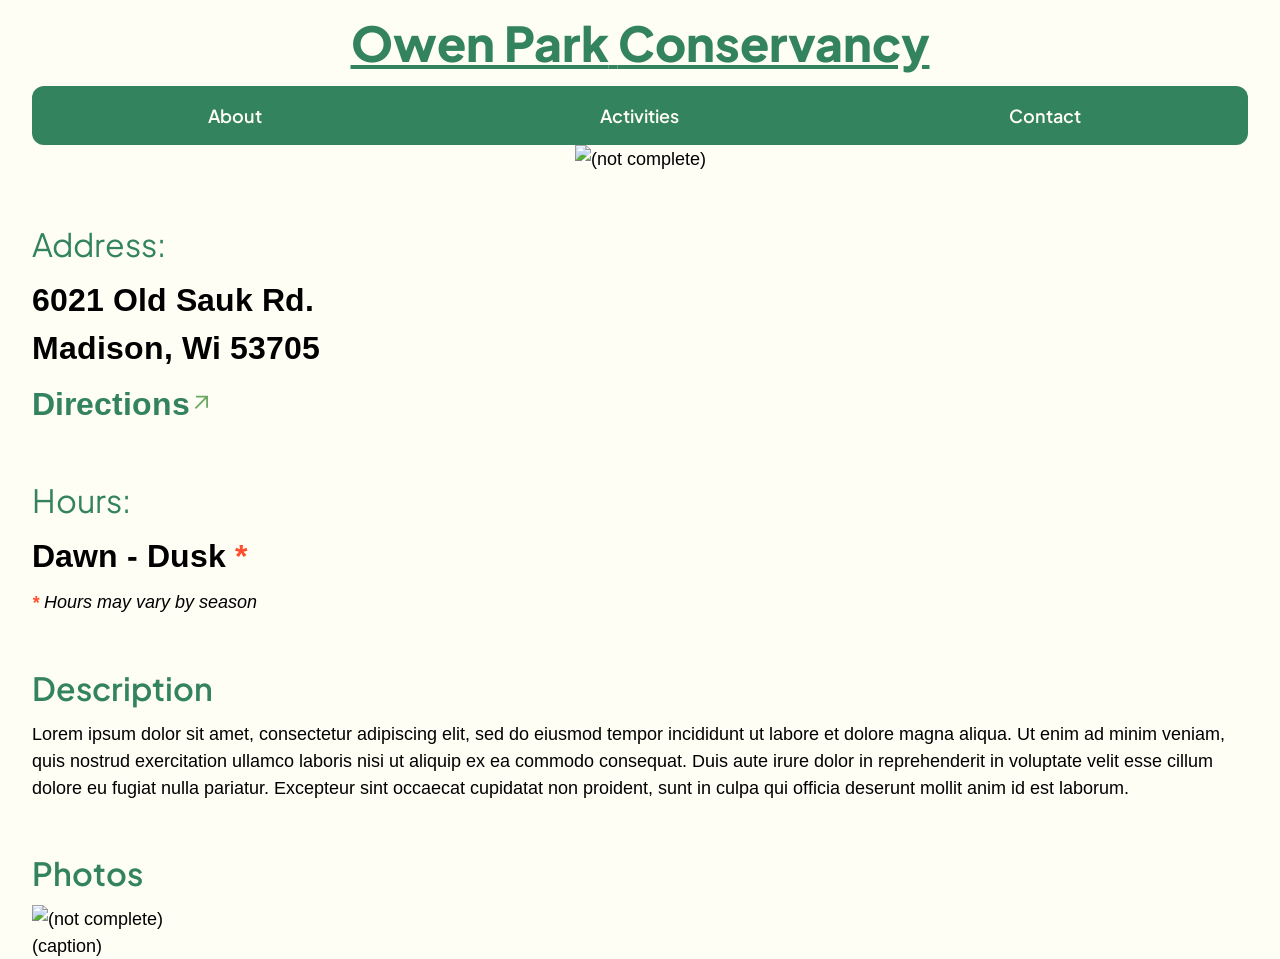
==== index.html @ b15d2716 "Adjust h1 so it combines at breakpoint On narrow screen devices, h1 is split in two. But at 640px it" ====
<!DOCTYPE html>
<html lang="en">

<head>
    <meta charset="UTF-8">
    <meta name="viewport" content="width=device-width, initial-scale=1.0">
    <title>Capstone</title>
    <link rel="stylesheet" href="./assets/styles.css">
</head>

<body>
    <header>
        <h1><a href="./index.html" aria-current="page"><span class="title">Owen Park</span> <span class="title">Conservancy</span></a></h1>
        <nav>
            <ul>
                <li><a href="./about.html">About</a></li>
                <li><a href="./activities.html">Activities</a></li>
                <li><a href="./contact.html">Contact</a></li>
            </ul>
        </nav>
        <!--  TO DO: add image -->
        <img src="" alt="(not complete)">
    </header>
    <main>
        
        <section>
            <h2 class="key-header">Address:</h2>
            <address class="key-content">
                6021 Old Sauk Rd.<br>
                Madison, Wi 53705
            </address>
            <div>
                <p class="key-content">
                    <a label="external link to location via google maps" href="https://www.google.com/maps/dir//6021+Old+Sauk+Rd,+Madison,+WI+53705/@43.0711644,-89.4891222,16z/data=!4m18!1m8!3m7!1s0x8807ae912bea4635:0x49eb6ae22be8aae4!2s6021+Old+Sauk+Rd,+Madison,+WI+53705!3b1!8m2!3d43.0705339!4d-89.48485!16s%2Fg%2F11c3q4w0zz!4m8!1m0!1m5!1m1!1s0x8807ae912bea4635:0x49eb6ae22be8aae4!2m2!1d-89.48485!2d43.0705339!3e0?entry=ttu&g_ep=EgoyMDI2MTExOC4xIKXMDSoASAFQAw%3D%3D" target="_blank" rel="noopener noreferrer">
                        Directions<img src="./assets/images+icons/external-icon.svg" alt="" width="24">                 
                    </a>
                </p>
            </div>
        </section>
        
        <section>
            <h2 class="key-header">Hours:</h2>
            <p class="key-content">Dawn - Dusk <span class="required">*</span></p>
            <p class="note"><span class="required">*</span> Hours may vary by season</p>
        </section>
        
        <section>
            <h2>Description</h2>
            <!-- TO DO: finish paragraph -->
            <p>
                Lorem ipsum dolor sit amet, consectetur adipiscing elit, sed do eiusmod tempor incididunt ut 
                labore et dolore magna aliqua. Ut enim ad minim veniam, quis nostrud exercitation ullamco laboris 
                nisi ut aliquip ex ea commodo consequat. Duis aute irure dolor in reprehenderit in voluptate velit 
                esse cillum dolore eu fugiat nulla pariatur. Excepteur sint occaecat cupidatat non proident, sunt 
                in culpa qui officia deserunt mollit anim id est laborum.
            </p>
        </section>
        
        <section>
            <h2>Photos</h2>
            <figure>
                <!-- TO DO: add image -->
                <img src="" alt="(not complete)">
                <figcaption>(caption)</figcaption>
            </figure>
        </section>
    </main>
</body>

</html>
---- assets/styles.css ----
@import url('https://fonts.googleapis.com/css2?family=Arimo:ital,wght@0,400..700;1,400..700&family=Plus+Jakarta+Sans:ital,wght@0,200..800;1,200..800&display=swap');

@layer reset, base, layout, components, states, utilities, overrides;

@layer reset {

  /* http://meyerweb.com/eric/tools/css/reset/ 
   v2.0 | 20110126
   License: none (public domain)
  */

  html, body, div, span, applet, object, iframe,
  h1, h2, h3, h4, h5, h6, p, blockquote, pre,
  a, abbr, acronym, address, big, cite, code,
  del, dfn, em, img, ins, kbd, q, s, samp,
  small, strike, strong, sub, sup, tt, var,
  b, u, i, center,
  dl, dt, dd, ol, ul, li,
  fieldset, form, label, legend,
  table, caption, tbody, tfoot, thead, tr, th, td,
  article, aside, canvas, details, embed, 
  figure, figcaption, footer, header, hgroup, 
  menu, nav, output, ruby, section, summary,
  time, mark, audio, video {
  	margin: 0;
	padding: 0;
  	border: 0;
    font-size: 100%;
    font: inherit;
    vertical-align: baseline;
  }
  /* HTML5 display-role reset for older browsers */
  article, aside, details, figcaption, figure, 
  footer, header, hgroup, menu, nav, section {
	display: block;
  }
  body {
	line-height: 1;
  }
  ol, ul {
    list-style: none;
  }
  blockquote, q {
	quotes: none;
  }
  blockquote:before, blockquote:after,
  q:before, q:after {
	content: '';
	content: none;
  }
  table {
	border-collapse: collapse;
	border-spacing: 0;
  }

  *,
  *::before,
  *::after {
    box-sizing: border-box;
  }

  body {
    margin: 0;
  }
}

@layer base {
  :root {
    --grey: #1A3344;
    --ivory: #fffef4;
    --highlight-text-green: #53bf8f;
    --base-green: #33835f;
    --highlight-background-green: #2E514C;
    --important-red: #FF4D2E;

    --light-weight: 400;
    --medium-weight: 600;
    --heavy-weight: 900;

    --headers-font: "Plus Jakarta Sans", Ubuntu, 'Open Sans', 'Helvetica Neue', sans-serif;
    --content-font: "Arimo", Roboto, 'Open Sans', 'Helvetica Neue', sans-serif;

    --size-50: 0.5rem;
    --size-100: 1rem;
    --size-200: 1.5rem;
    --size-300: 2rem;
    --size-400: 3rem;

    --radius: 0.75rem;
    --focus: 3px solid var(--base);
  }

  html {
    background-color: var(--ivory);
  }

  body {
    font-family: var(--content-font);
    line-height: 1.5;
    font-size: 1.125rem;
    margin: 0 var(--size-300);
  }

  img,
  svg {
    max-width: 100%;
  }

  header {
    text-align: center;
  }

  h1, h2, h3 {
    color: var(--base-green);
    font-weight: var(--medium-weight);
    font-family: var(--headers-font);

    margin-block: 1rem;
  }

  h1 a {
    color: var(--grey);
    font-size: var(--size-400);
    font-weight: var(--heavy-weight);

    line-height: 1.125;
  }

  .title {
    display: block;
  }

  @media (min-width: 53rem) {
    .title {
      display: inline;
    }
  }

  h2 {
    font-size: var(--size-300);
    margin-block-start: var(--size-400);
    margin-block-end: var(--size-50);
  }

  h3 {
    font-size: var(--size-200);
    color: var(--ivory);
    margin-inline-start: var(--size-50);
  }

  p {
    margin-block: var(--size-50);
  }

  a {
    text-decoration: none;
  }

  nav ul {
    border-radius: var(--radius);
    background-color: var(--base-green);
    font-weight: var(--medium-weight);
    font-family: var(--headers-font);
  }

  /* TO-DO: round edges of about and contact when highlighted */
  nav li {
    flex: 1;
    padding: var(--size-100);
  }

  nav a {
    color: var(--ivory);
  }
}

@layer layout {
  /* Add page-level layout and composition classes here. */
  /* Does it place major regions of the page, ie header, main grid, footer, etc */
  nav ul {
    display: flex;
    justify-content: space-around;
    align-items: center;
  }

  /* flex items */
}

@layer components {
  /* Add reusable components such as buttons, cards, callouts, and forms here. */
  /* Its own thing */
  .card {
    background-color: var(--base-green);
    color: var(--ivory);
    border-radius: var(--radius);
    padding: var(--size-100);
    margin: 1rem;
    display: grid;
    grid-template-columns: 1fr 1fr;
    grid-auto-rows: minmax(50px, auto);
    align-items: center;
  }

  form {
    margin-block: var(--size-50);
  }

  .key-header {
    font-weight: var(--light-weight);
  }

  .key-content {
    font-size: var(--size-300);
    font-weight: var(--medium-weight);
  }

  .required {
    color: var(--important-red);
    font-weight: var(--medium-weight);
  }

  .note {
    font-style: italic;
  }
}

@layer states {
  /* hover, etc */
  a:link,
  a:visited {
    color: var(--base-green);
  }

  h1 a:hover, 
  h1 a:focus,
  h2 a:hover,
  h2 a:focus,
  .key-content a:hover,
  .key-content a:focus {
    color: var(--highlight-text-green);
  }

  /* TO-DO: include transition for bold, so it fades into it ; not so jumpy */
  a[aria-current="page"],
  a:active,
  a:hover,
  a:focus {
    font-weight: var(--heavy-weight); 
    text-decoration: underline; 
  }

  nav a:link, 
  nav a:visited {
    color: var(--ivory);
  }

  li:hover {
    background-color: var(--highlight-background-green);
  }
}

@layer utilities {
  .visually-hidden {
    position: absolute;
    inline-size: 1px;
    block-size: 1px;
    overflow: hidden;
    clip: rect(0 0 0 0);
    white-space: nowrap;
    clip-path: inset(50%);
  }
}

@layer overrides {
  /* Keep this layer small. Use it only for intentional exceptions. */
  a:active {
    color: var(--important-red);
  }
}

@media print {
  /* Add print improvements here. */
}
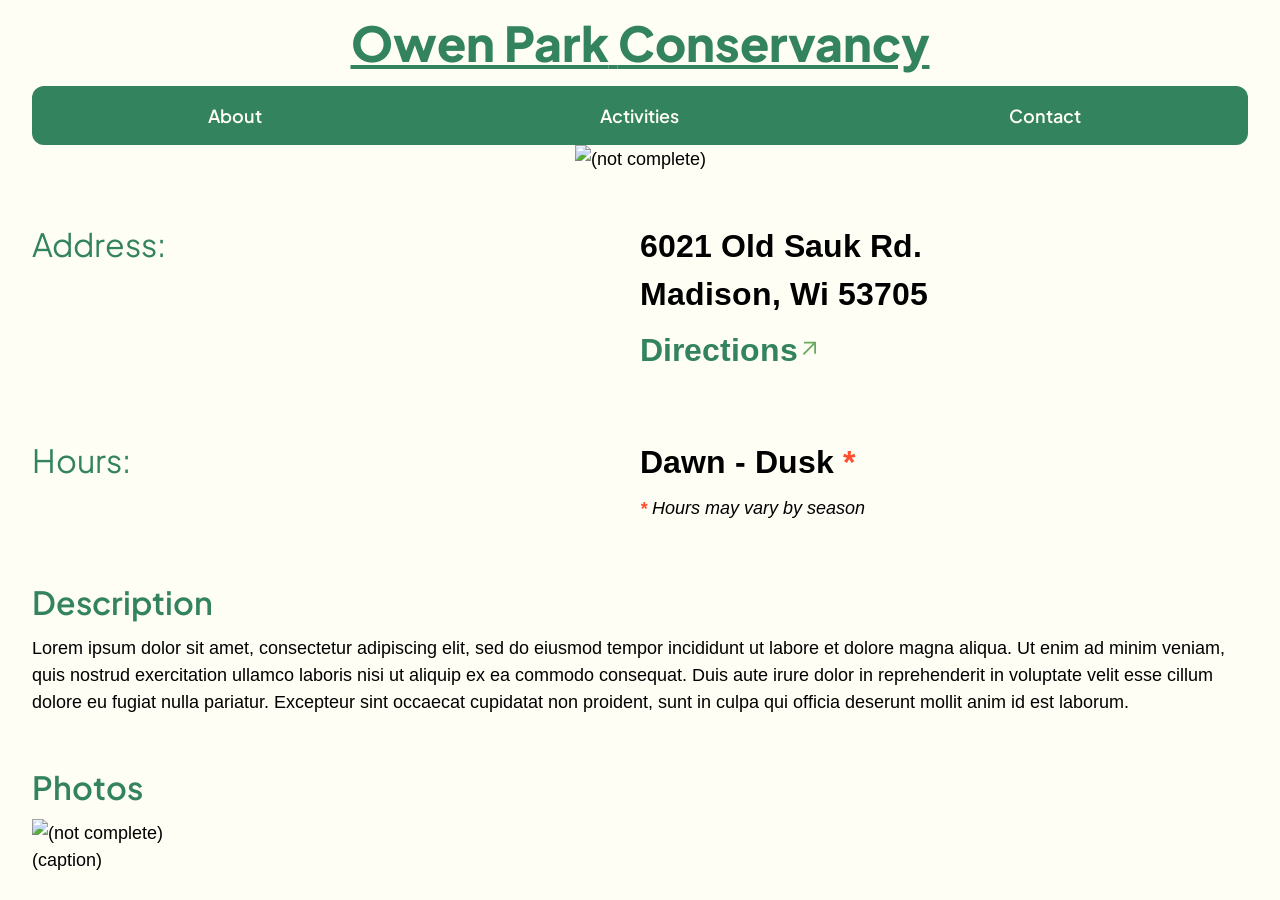
==== commit 10f4efb7: "narrow view of key information Redid classes so it's a bit cleaner to read Adjusted the base layer s" ====
--- a/index.html
+++ b/index.html
@@ -22,26 +22,29 @@
         <img src="" alt="(not complete)">
     </header>
     <main>
-        
-        <section>
+        <section class="key-container">
             <h2 class="key-header">Address:</h2>
-            <address class="key-content">
-                6021 Old Sauk Rd.<br>
-                Madison, Wi 53705
-            </address>
-            <div>
-                <p class="key-content">
-                    <a label="external link to location via google maps" href="https://www.google.com/maps/dir//6021+Old+Sauk+Rd,+Madison,+WI+53705/@43.0711644,-89.4891222,16z/data=!4m18!1m8!3m7!1s0x8807ae912bea4635:0x49eb6ae22be8aae4!2s6021+Old+Sauk+Rd,+Madison,+WI+53705!3b1!8m2!3d43.0705339!4d-89.48485!16s%2Fg%2F11c3q4w0zz!4m8!1m0!1m5!1m1!1s0x8807ae912bea4635:0x49eb6ae22be8aae4!2m2!1d-89.48485!2d43.0705339!3e0?entry=ttu&g_ep=EgoyMDI2MTExOC4xIKXMDSoASAFQAw%3D%3D" target="_blank" rel="noopener noreferrer">
-                        Directions<img src="./assets/images+icons/external-icon.svg" alt="" width="24">                 
-                    </a>
-                </p>
+            <div class="key-content">
+                <address>
+                    6021 Old Sauk Rd.<br>
+                    Madison, Wi 53705
+                </address>
+                <div>
+                    <p>
+                        <a label="external link to location via google maps" href="https://www.google.com/maps/dir//6021+Old+Sauk+Rd,+Madison,+WI+53705/@43.0711644,-89.4891222,16z/data=!4m18!1m8!3m7!1s0x8807ae912bea4635:0x49eb6ae22be8aae4!2s6021+Old+Sauk+Rd,+Madison,+WI+53705!3b1!8m2!3d43.0705339!4d-89.48485!16s%2Fg%2F11c3q4w0zz!4m8!1m0!1m5!1m1!1s0x8807ae912bea4635:0x49eb6ae22be8aae4!2m2!1d-89.48485!2d43.0705339!3e0?entry=ttu&g_ep=EgoyMDI2MTExOC4xIKXMDSoASAFQAw%3D%3D" target="_blank" rel="noopener noreferrer">
+                            Directions<img src="./assets/images+icons/external-icon.svg" alt="" width="24">                 
+                        </a>
+                    </p>
+                </div>
             </div>
         </section>
-        
-        <section>
+            
+        <section class="key-container">
             <h2 class="key-header">Hours:</h2>
-            <p class="key-content">Dawn - Dusk <span class="required">*</span></p>
-            <p class="note"><span class="required">*</span> Hours may vary by season</p>
+            <div class="key-content">
+                <p>Dawn - Dusk <span class="required">*</span></p>
+                <p class="note"><span class="required">*</span> Hours may vary by season</p>
+            </div>
         </section>
         
         <section>
--- a/assets/styles.css
+++ b/assets/styles.css
@@ -106,30 +106,30 @@
     max-width: 100%;
   }
 
-  header {
-    text-align: center;
-  }
-
   h1, h2, h3 {
+    font-family: var(--headers-font);
+    margin-block: 1rem;
+  }
+
+  h1,
+  h2 {
     color: var(--base-green);
+  }
+
+  h2,
+  h3 {
     font-weight: var(--medium-weight);
-    font-family: var(--headers-font);
-
-    margin-block: 1rem;
-  }
-
+  }
+
+  /*  header  */
   h1 a {
-    color: var(--grey);
     font-size: var(--size-400);
     font-weight: var(--heavy-weight);
-
     line-height: 1.125;
   }
-
   .title {
     display: block;
   }
-
   @media (min-width: 53rem) {
     .title {
       display: inline;
@@ -145,7 +145,6 @@
   h3 {
     font-size: var(--size-200);
     color: var(--ivory);
-    margin-inline-start: var(--size-50);
   }
 
   p {
@@ -162,13 +161,11 @@
     font-weight: var(--medium-weight);
     font-family: var(--headers-font);
   }
-
   /* TO-DO: round edges of about and contact when highlighted */
   nav li {
     flex: 1;
     padding: var(--size-100);
   }
-
   nav a {
     color: var(--ivory);
   }
@@ -177,50 +174,84 @@
 @layer layout {
   /* Add page-level layout and composition classes here. */
   /* Does it place major regions of the page, ie header, main grid, footer, etc */
+  header {
+    text-align: center;
+  }
+  
   nav ul {
     display: flex;
     justify-content: space-around;
     align-items: center;
   }
-
-  /* flex items */
 }
 
 @layer components {
   /* Add reusable components such as buttons, cards, callouts, and forms here. */
   /* Its own thing */
+
+  /* cards */
   .card {
     background-color: var(--base-green);
     color: var(--ivory);
     border-radius: var(--radius);
     padding: var(--size-100);
     margin: 1rem;
-    display: grid;
-    grid-template-columns: 1fr 1fr;
-    grid-auto-rows: minmax(50px, auto);
-    align-items: center;
-  }
-
-  form {
-    margin-block: var(--size-50);
-  }
-
+  }
+  h3, 
+  .card p {
+    margin-inline-start: var(--size-50);
+  }
+  @media (min-width: 38rem) {
+    .card {
+      display: grid;
+      grid-template-columns: repeat(2, 1fr);
+      grid-auto-rows: minmax(50px, auto);
+      align-items: center;
+    }
+    h3 {
+      margin-inline-start: var(--size-100);
+    }
+    .card p {
+      margin-inline-end: var(--size-50);
+    }
+  }
+
+  /* important information */
+  .key-container {
+    margin-block-start: var(--size-400);
+    margin-block-end: var(--size-50);
+  }
   .key-header {
     font-weight: var(--light-weight);
   }
-
   .key-content {
     font-size: var(--size-300);
     font-weight: var(--medium-weight);
   }
+  .note {
+    font-style: italic;
+    font-size: 1.125rem;
+    font-weight: var(--light-weight);
+  }
+  @media (min-width: 42rem) {
+    .key-container h2 {
+      margin: 0;
+    }
+    .key-container {
+      display: grid;
+      grid-template-columns: repeat(2, 1fr);
+      grid-template-rows: auto auto;
+      align-items: baseline;
+    }
+  }
 
   .required {
     color: var(--important-red);
     font-weight: var(--medium-weight);
   }
 
-  .note {
-    font-style: italic;
+  form {
+    margin-block: var(--size-50);
   }
 }
 
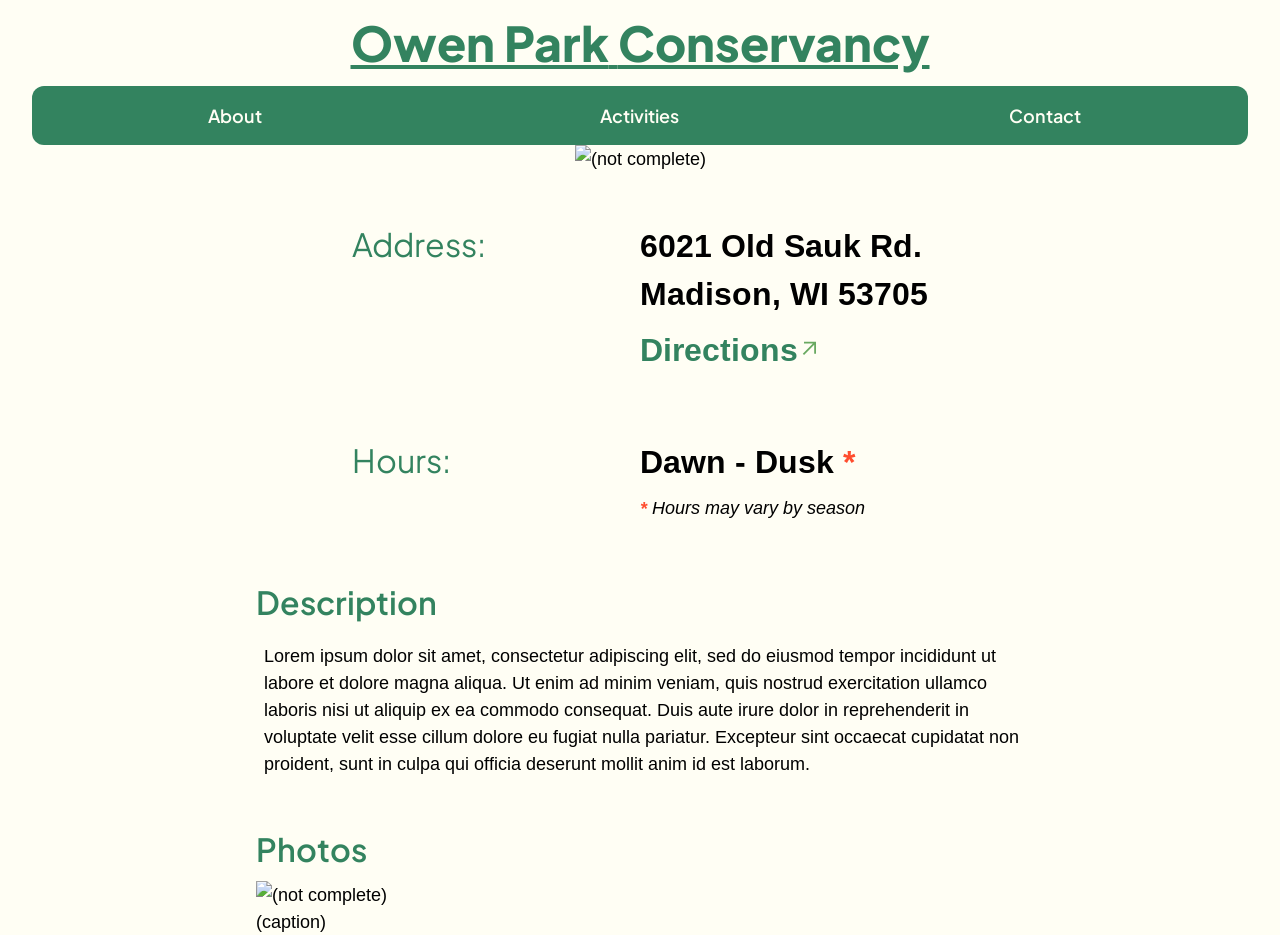
==== commit c208b72d: "key info responds to viewport Adjusted the width of main and key info. They're different widths as "" ====
--- a/index.html
+++ b/index.html
@@ -4,7 +4,7 @@
 <head>
     <meta charset="UTF-8">
     <meta name="viewport" content="width=device-width, initial-scale=1.0">
-    <title>Capstone</title>
+    <title>Owen Park Conservancy | Home</title>
     <link rel="stylesheet" href="./assets/styles.css">
 </head>
 
@@ -22,30 +22,32 @@
         <img src="" alt="(not complete)">
     </header>
     <main>
-        <section class="key-container">
-            <h2 class="key-header">Address:</h2>
-            <div class="key-content">
-                <address>
-                    6021 Old Sauk Rd.<br>
-                    Madison, Wi 53705
-                </address>
-                <div>
-                    <p>
-                        <a label="external link to location via google maps" href="https://www.google.com/maps/dir//6021+Old+Sauk+Rd,+Madison,+WI+53705/@43.0711644,-89.4891222,16z/data=!4m18!1m8!3m7!1s0x8807ae912bea4635:0x49eb6ae22be8aae4!2s6021+Old+Sauk+Rd,+Madison,+WI+53705!3b1!8m2!3d43.0705339!4d-89.48485!16s%2Fg%2F11c3q4w0zz!4m8!1m0!1m5!1m1!1s0x8807ae912bea4635:0x49eb6ae22be8aae4!2m2!1d-89.48485!2d43.0705339!3e0?entry=ttu&g_ep=EgoyMDI2MTExOC4xIKXMDSoASAFQAw%3D%3D" target="_blank" rel="noopener noreferrer">
-                            Directions<img src="./assets/images+icons/external-icon.svg" alt="" width="24">                 
-                        </a>
-                    </p>
+        <div class="key-parent">
+            <section class="key-container">
+                <h2 class="key-header">Address:</h2>
+                <div class="key-content address">
+                    <address>
+                        6021 Old Sauk Rd.<br>
+                        Madison, WI 53705
+                    </address>
+                    <div>
+                        <p>
+                            <a aria-label="external link to location via google maps" href="https://www.google.com/maps/dir//6021+Old+Sauk+Rd,+Madison,+WI+53705/@43.0711644,-89.4891222,16z/data=!4m18!1m8!3m7!1s0x8807ae912bea4635:0x49eb6ae22be8aae4!2s6021+Old+Sauk+Rd,+Madison,+WI+53705!3b1!8m2!3d43.0705339!4d-89.48485!16s%2Fg%2F11c3q4w0zz!4m8!1m0!1m5!1m1!1s0x8807ae912bea4635:0x49eb6ae22be8aae4!2m2!1d-89.48485!2d43.0705339!3e0?entry=ttu&g_ep=EgoyMDI2MTExOC4xIKXMDSoASAFQAw%3D%3D" target="_blank" rel="noopener noreferrer">
+                                Directions<img src="./assets/images+icons/external-icon.svg" alt="" width="24">                 
+                            </a>
+                        </p>
+                    </div>
                 </div>
-            </div>
-        </section>
-            
-        <section class="key-container">
-            <h2 class="key-header">Hours:</h2>
-            <div class="key-content">
-                <p>Dawn - Dusk <span class="required">*</span></p>
-                <p class="note"><span class="required">*</span> Hours may vary by season</p>
-            </div>
-        </section>
+            </section>
+                
+            <section class="key-container">
+                <h2 class="key-header">Hours:</h2>
+                <div class="key-content hours">
+                    <p>Dawn - Dusk <span class="required">*</span></p>
+                    <p class="note"><span class="required">*</span> Hours may vary by season</p>
+                </div>
+            </section>
+        </div>
         
         <section>
             <h2>Description</h2>
--- a/assets/styles.css
+++ b/assets/styles.css
@@ -98,7 +98,7 @@
     font-family: var(--content-font);
     line-height: 1.5;
     font-size: 1.125rem;
-    margin: 0 var(--size-300);
+    margin-inline: var(--size-300);
   }
 
   img,
@@ -148,7 +148,8 @@
   }
 
   p {
-    margin-block: var(--size-50);
+    margin-block: var(--size-100);
+    margin-inline-start: var(--size-50);
   }
 
   a {
@@ -176,6 +177,11 @@
   /* Does it place major regions of the page, ie header, main grid, footer, etc */
   header {
     text-align: center;
+  }
+
+  main {
+    width: clamp(20rem, min(48rem, calc(70% + 9rem)), 58rem);
+    margin-inline: auto;
   }
   
   nav ul {
@@ -217,7 +223,23 @@
   }
 
   /* important information */
+
+  /* If I end up adding a background behind important info:
+     Issue is, the content isn't aligned down the center
+  */
+  /* .key-parent {
+    background-color: white;
+    border: 2px solid var(--highlight-text-green);
+    border-radius: 2rem;
+    padding-block-end: var(--size-300);
+    padding-inline: 1.5rem;
+  } 
   .key-container {
+      width: clamp(20rem, min(36rem, calc(65% + 12rem)), 58rem);
+  }*/
+  .key-container {
+    width: clamp(20rem, min(36rem, calc(70% + 10rem)), 58rem);
+    margin-inline: auto;
     margin-block-start: var(--size-400);
     margin-block-end: var(--size-50);
   }
@@ -227,6 +249,13 @@
   .key-content {
     font-size: var(--size-300);
     font-weight: var(--medium-weight);
+  }
+  .key-content.address {
+    inline-size: max-content;
+  }
+  .key-container p {
+    margin-block: var(--size-50);
+    margin-inline-start: 0;
   }
   .note {
     font-style: italic;
@@ -239,9 +268,12 @@
     }
     .key-container {
       display: grid;
-      grid-template-columns: repeat(2, 1fr);
+      grid-template-columns: [title-start] 5fr [content-start] 5fr;
       grid-template-rows: auto auto;
       align-items: baseline;
+    }
+    .contact {
+      justify-self: flex-end;
     }
   }
 
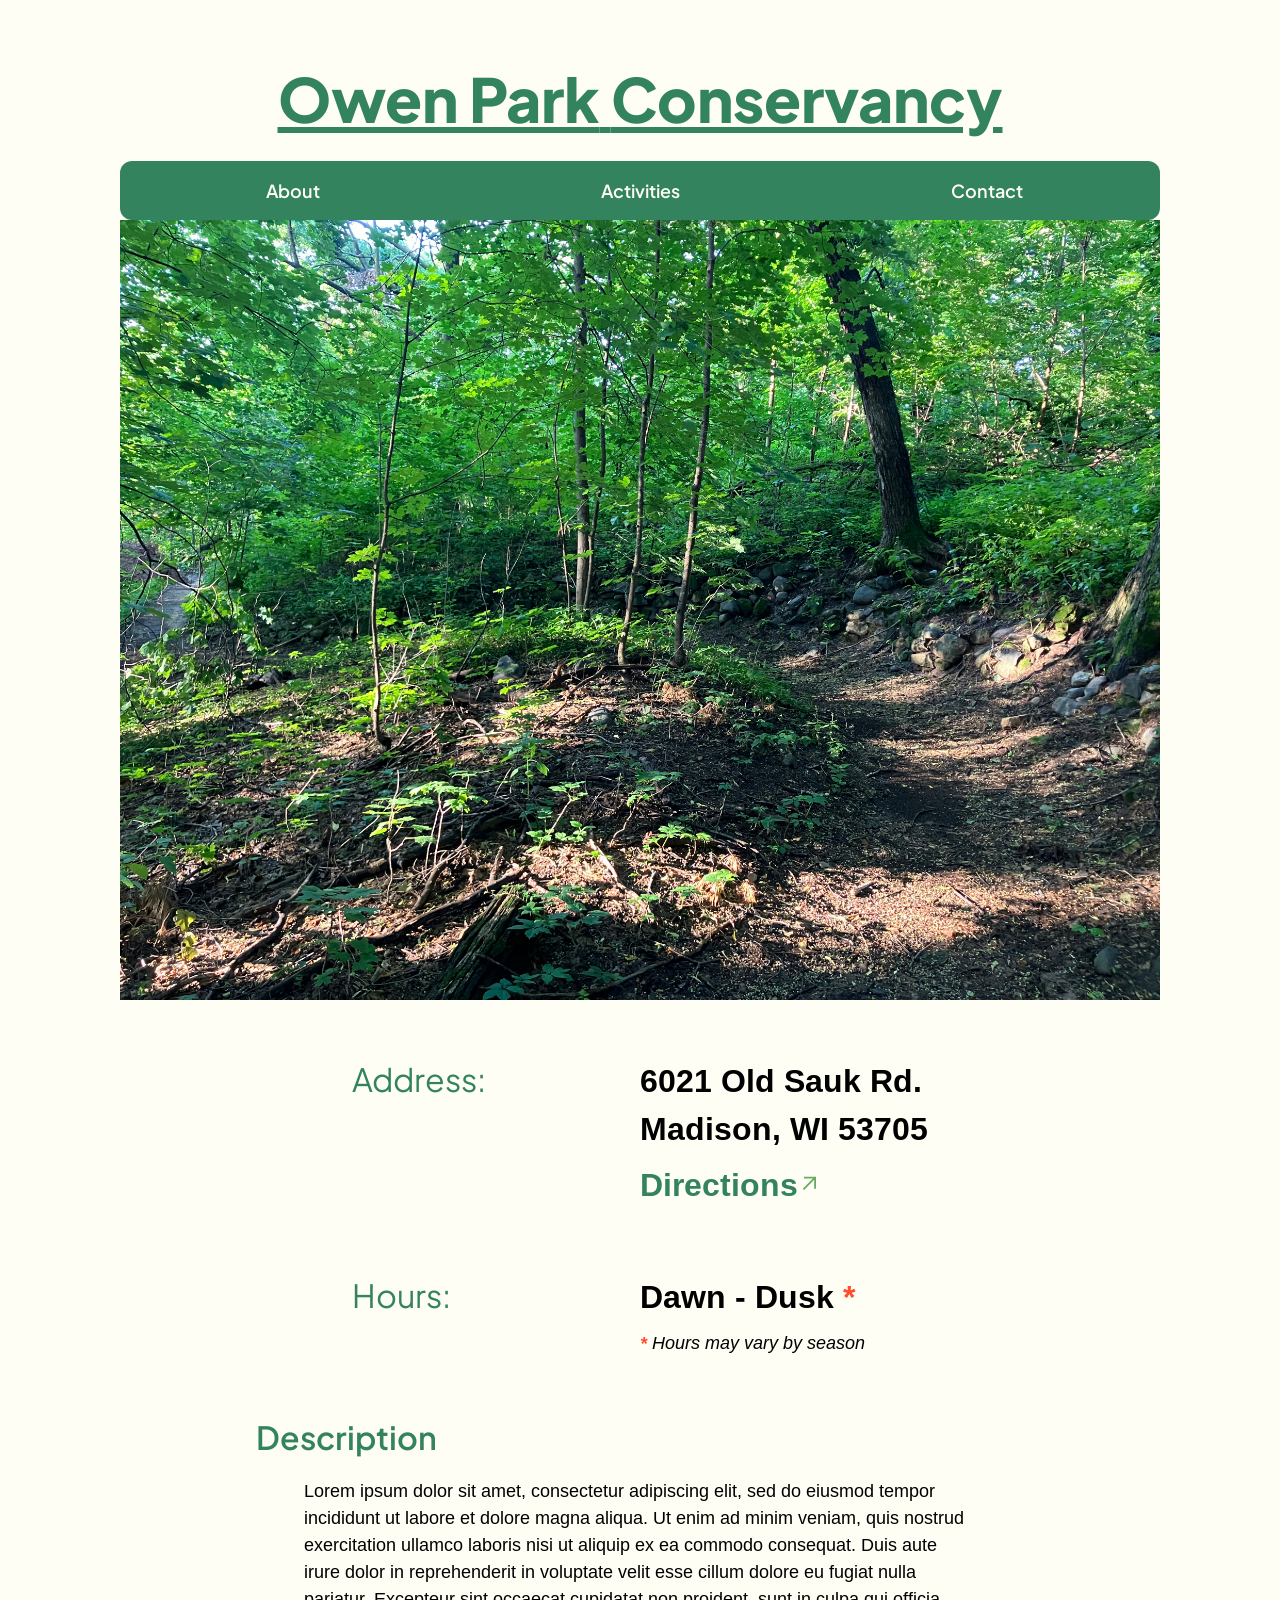
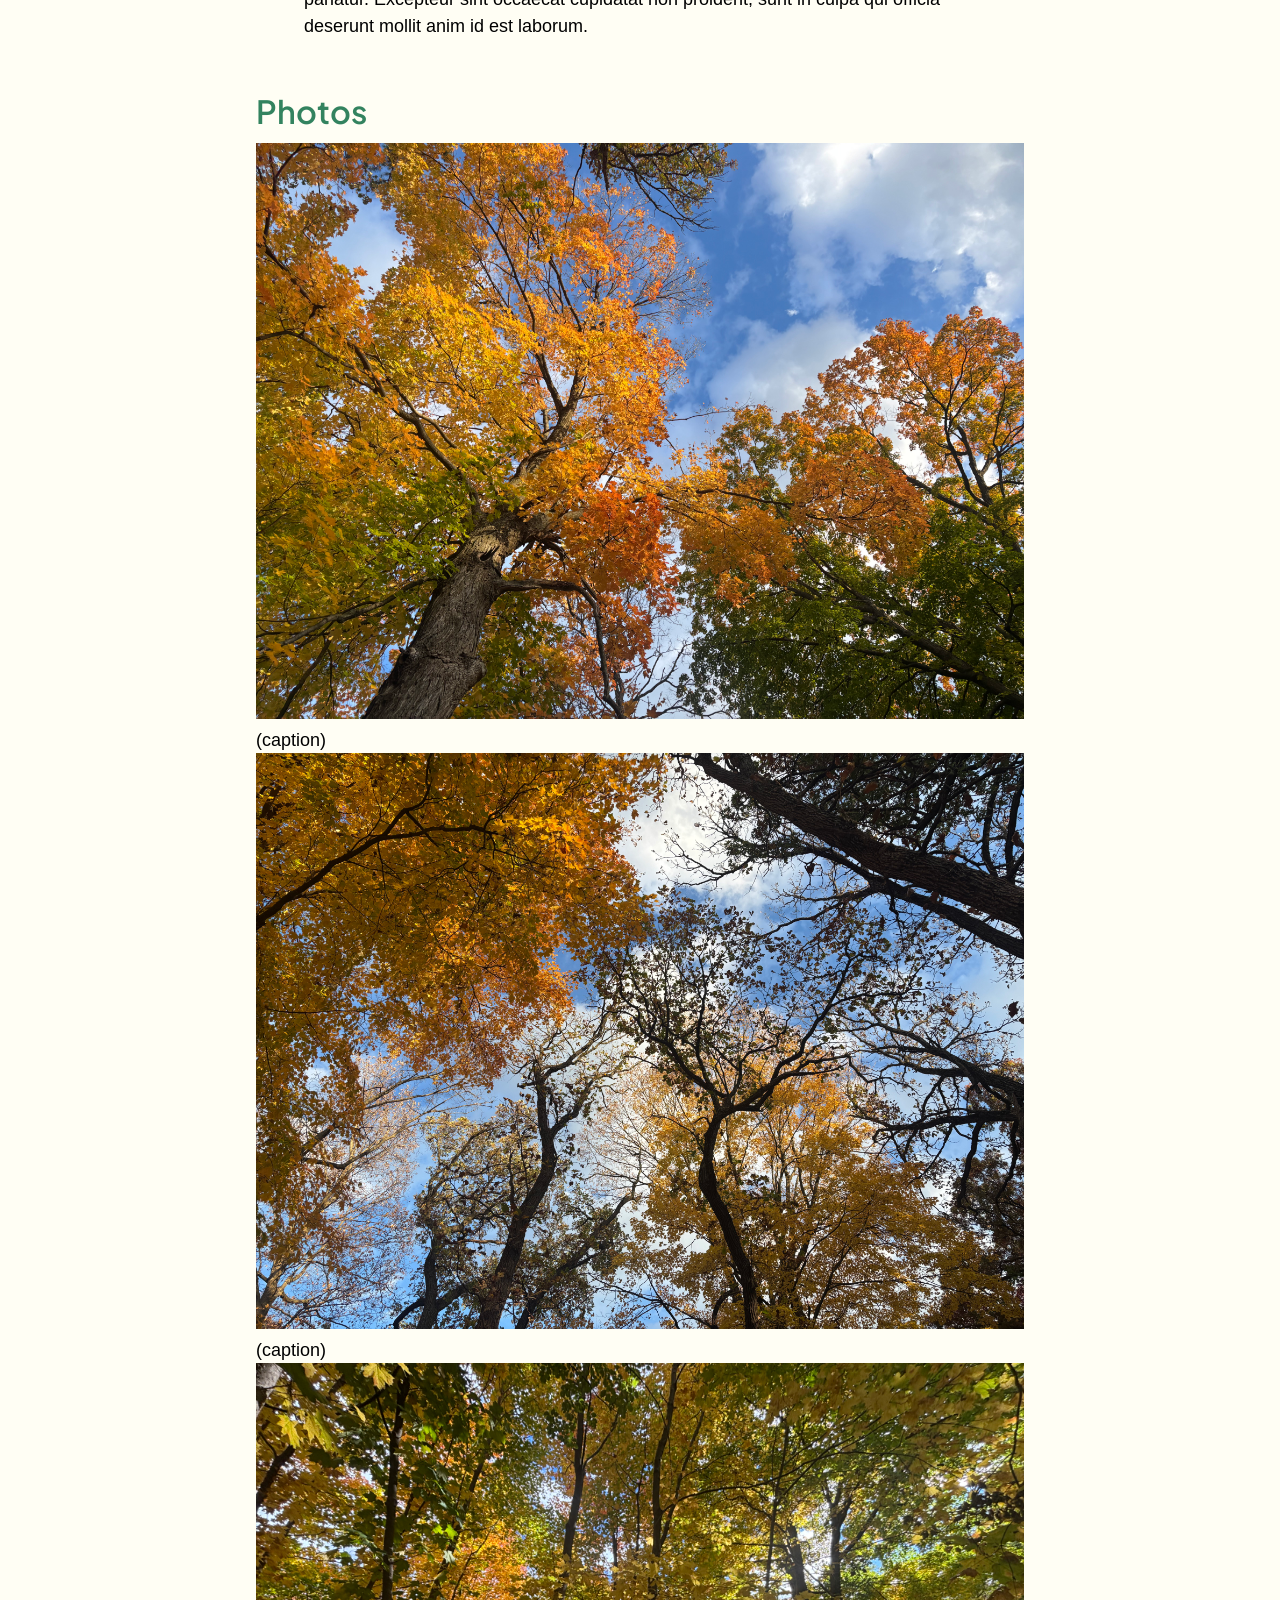
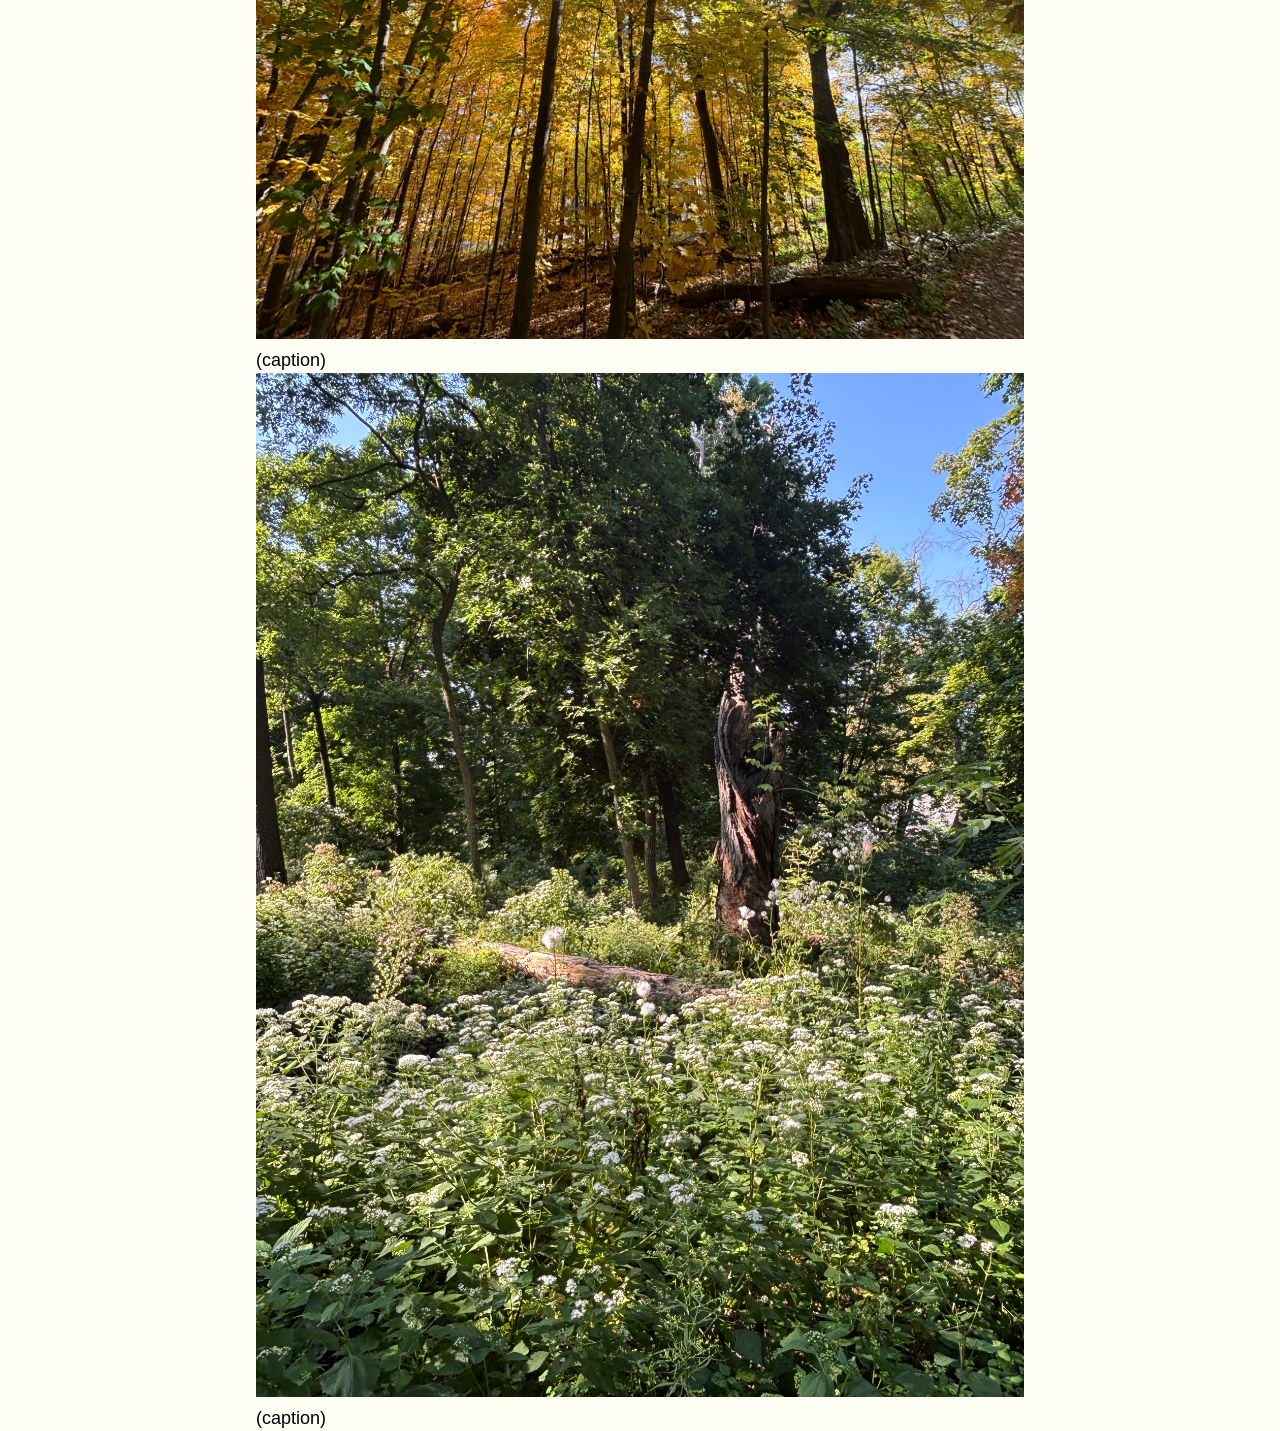
==== commit d39618af: "implement images Will still need to size them all and maybe delete a few, but at least picked the be" ====
--- a/index.html
+++ b/index.html
@@ -19,7 +19,7 @@
             </ul>
         </nav>
         <!--  TO DO: add image -->
-        <img src="" alt="(not complete)">
+        <img src="./assets/images+icons/trail-winding.jpg" alt="(not complete)">
     </header>
     <main>
         <div class="key-parent">
@@ -64,8 +64,23 @@
         <section>
             <h2>Photos</h2>
             <figure>
-                <!-- TO DO: add image -->
-                <img src="" alt="(not complete)">
+                <!-- TO DO: finish alt, caption, sizing -->
+                <img src="./assets/images+icons/autumn-the-canopy-1.jpg" alt="(not complete)">
+                <figcaption>(caption)</figcaption>
+            </figure>
+            <figure>
+                <!-- TO DO: finish alt, caption, sizing -->
+                <img src="./assets/images+icons/autumn-the-canopy-2.jpg" alt="(not complete)">
+                <figcaption>(caption)</figcaption>
+            </figure>
+            <figure>
+                <!-- TO DO: finish alt, caption, sizing -->
+                <img src="./assets/images+icons/autumn-under-the-canopy.jpg" alt="(not complete)">
+                <figcaption>(caption)</figcaption>
+            </figure>
+            <figure>
+                <!-- TO DO: finish alt, caption, sizing -->
+                <img src="./assets/images+icons/trail-with-plants-foreground.jpg" alt="(not complete)">
                 <figcaption>(caption)</figcaption>
             </figure>
         </section>
--- a/assets/styles.css
+++ b/assets/styles.css
@@ -85,6 +85,7 @@
     --size-200: 1.5rem;
     --size-300: 2rem;
     --size-400: 3rem;
+    --size-500: 4rem;
 
     --radius: 0.75rem;
     --focus: 3px solid var(--base);
@@ -122,10 +123,11 @@
   }
 
   /*  header  */
-  h1 a {
+  h1 {
     font-size: var(--size-400);
     font-weight: var(--heavy-weight);
     line-height: 1.125;
+    margin-block-end: clamp(var(--size-100) + 1vw, 2vw, var(--size-200));
   }
   .title {
     display: block;
@@ -133,6 +135,10 @@
   @media (min-width: 53rem) {
     .title {
       display: inline;
+    }
+    h1 {
+      margin-block-start: calc(var(--size-400) + var(--size-100));
+      font-size: clamp(var(--size-400), var(--size-400) + 1vw, var(--size-500));
     }
   }
 
@@ -149,7 +155,8 @@
 
   p {
     margin-block: var(--size-100);
-    margin-inline-start: var(--size-50);
+    /* to make it grow less fast, adjusts Xvw */
+    margin-inline: min(100%, 6vw - var(--size-100), var(--size-400))
   }
 
   a {
@@ -175,13 +182,16 @@
 @layer layout {
   /* Add page-level layout and composition classes here. */
   /* Does it place major regions of the page, ie header, main grid, footer, etc */
+  header,
+  main {
+    margin-inline: auto;
+  }
   header {
     text-align: center;
-  }
-
+    width: min(100%, 70% + 12rem, 65rem);
+  }
   main {
-    width: clamp(20rem, min(48rem, calc(70% + 9rem)), 58rem);
-    margin-inline: auto;
+    width: min(100%, 70% + 9rem, 48rem);
   }
   
   nav ul {
@@ -235,10 +245,10 @@
     padding-inline: 1.5rem;
   } 
   .key-container {
-      width: clamp(20rem, min(36rem, calc(65% + 12rem)), 58rem);
+      width: clamp(20rem, 65% + 12rem, 36rem);
   }*/
   .key-container {
-    width: clamp(20rem, min(36rem, calc(70% + 10rem)), 58rem);
+    width: clamp(20rem, 70% + 10rem, 36rem);
     margin-inline: auto;
     margin-block-start: var(--size-400);
     margin-block-end: var(--size-50);
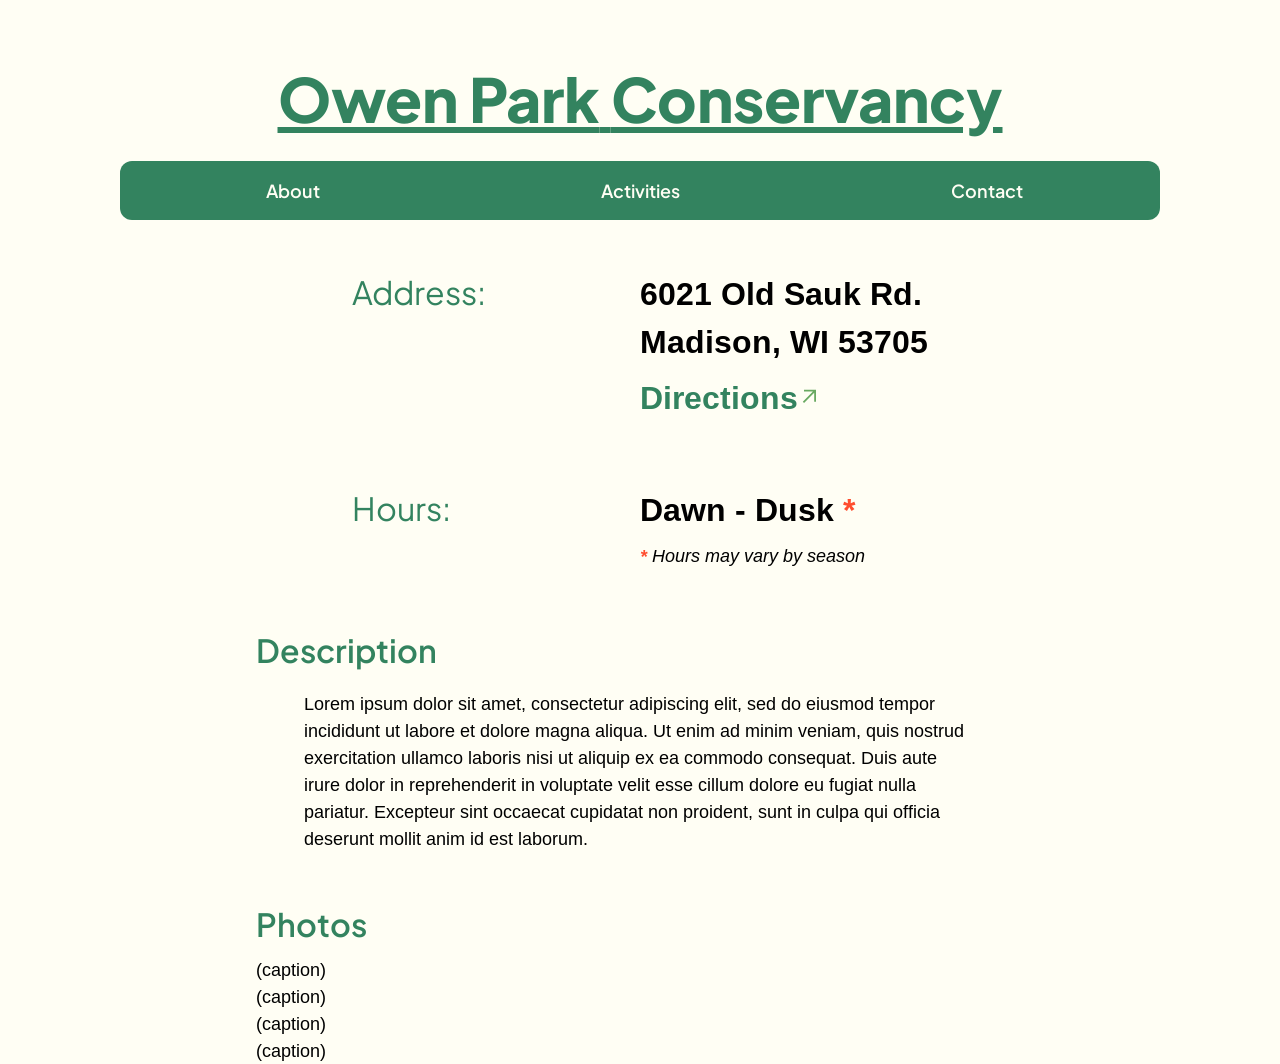
==== commit fb49b278: "comment out images, not sized Noticed cards don't turn green on hover" ====
--- a/index.html
+++ b/index.html
@@ -19,7 +19,7 @@
             </ul>
         </nav>
         <!--  TO DO: add image -->
-        <img src="./assets/images+icons/trail-winding.jpg" alt="(not complete)">
+        <!-- <img src="./assets/images+icons/trail-winding.jpg" alt="(not complete)"> -->
     </header>
     <main>
         <div class="key-parent">
@@ -65,22 +65,22 @@
             <h2>Photos</h2>
             <figure>
                 <!-- TO DO: finish alt, caption, sizing -->
-                <img src="./assets/images+icons/autumn-the-canopy-1.jpg" alt="(not complete)">
+                <!-- <img src="./assets/images+icons/autumn-the-canopy-1.jpg" alt="(not complete)"> -->
                 <figcaption>(caption)</figcaption>
             </figure>
             <figure>
                 <!-- TO DO: finish alt, caption, sizing -->
-                <img src="./assets/images+icons/autumn-the-canopy-2.jpg" alt="(not complete)">
+                <!-- <img src="./assets/images+icons/autumn-the-canopy-2.jpg" alt="(not complete)"> -->
                 <figcaption>(caption)</figcaption>
             </figure>
             <figure>
                 <!-- TO DO: finish alt, caption, sizing -->
-                <img src="./assets/images+icons/autumn-under-the-canopy.jpg" alt="(not complete)">
+                <!-- <img src="./assets/images+icons/autumn-under-the-canopy.jpg" alt="(not complete)"> -->
                 <figcaption>(caption)</figcaption>
             </figure>
             <figure>
                 <!-- TO DO: finish alt, caption, sizing -->
-                <img src="./assets/images+icons/trail-with-plants-foreground.jpg" alt="(not complete)">
+                <!-- <img src="./assets/images+icons/trail-with-plants-foreground.jpg" alt="(not complete)"> -->
                 <figcaption>(caption)</figcaption>
             </figure>
         </section>
--- a/assets/styles.css
+++ b/assets/styles.css
@@ -124,13 +124,22 @@
 
   /*  header  */
   h1 {
-    font-size: var(--size-400);
+    font-size: calc(var(--size-200) + 5vw);
     font-weight: var(--heavy-weight);
     line-height: 1.125;
     margin-block-end: clamp(var(--size-100) + 1vw, 2vw, var(--size-200));
   }
   .title {
     display: block;
+    text-align: left;
+  }
+  @media (min-width: 360px) {
+    h1 {
+      font-size: var(--size-400);
+    }
+    .title {
+      text-align: center;
+    }
   }
   @media (min-width: 53rem) {
     .title {
@@ -170,10 +179,6 @@
     font-family: var(--headers-font);
   }
   /* TO-DO: round edges of about and contact when highlighted */
-  nav li {
-    flex: 1;
-    padding: var(--size-100);
-  }
   nav a {
     color: var(--ivory);
   }
@@ -196,8 +201,22 @@
   
   nav ul {
     display: flex;
+    flex-wrap: wrap;
     justify-content: space-around;
     align-items: center;
+  }
+  nav li {
+    flex: 1;
+    padding-block: var(--size-100);
+    /* padding-inline: calc(var(--size-50) + 3vw); */
+  }
+  @media (min-width: 360px) {
+    nav ul {
+      flex-wrap:nowrap;
+    }
+    nav li {
+      padding: var(--size-100);
+    }
   }
 }
 
@@ -217,11 +236,20 @@
   .card p {
     margin-inline-start: var(--size-50);
   }
+  .info {
+    display: block;
+    text-align: center;
+    line-height: 2.5rem;
+  }
+  @media (min-width: 24rem) {
+    .info {
+      display: inline;
+      text-align: right;
+    }
   @media (min-width: 38rem) {
     .card {
       display: grid;
       grid-template-columns: repeat(2, 1fr);
-      grid-auto-rows: minmax(50px, auto);
       align-items: center;
     }
     h3 {
@@ -229,6 +257,18 @@
     }
     .card p {
       margin-inline-end: var(--size-50);
+    }
+  }
+  @media (min-width: 53rem) {
+    .card-container {
+      display: flex;
+    }
+    .card {
+      display: block;
+      flex: 1;
+    }
+    h3 {
+      margin-inline-start: var(--size-50);
     }
   }
 
@@ -327,7 +367,8 @@
     color: var(--ivory);
   }
 
-  li:hover {
+  li:hover,
+  li.card:hover {
     background-color: var(--highlight-background-green);
   }
 }
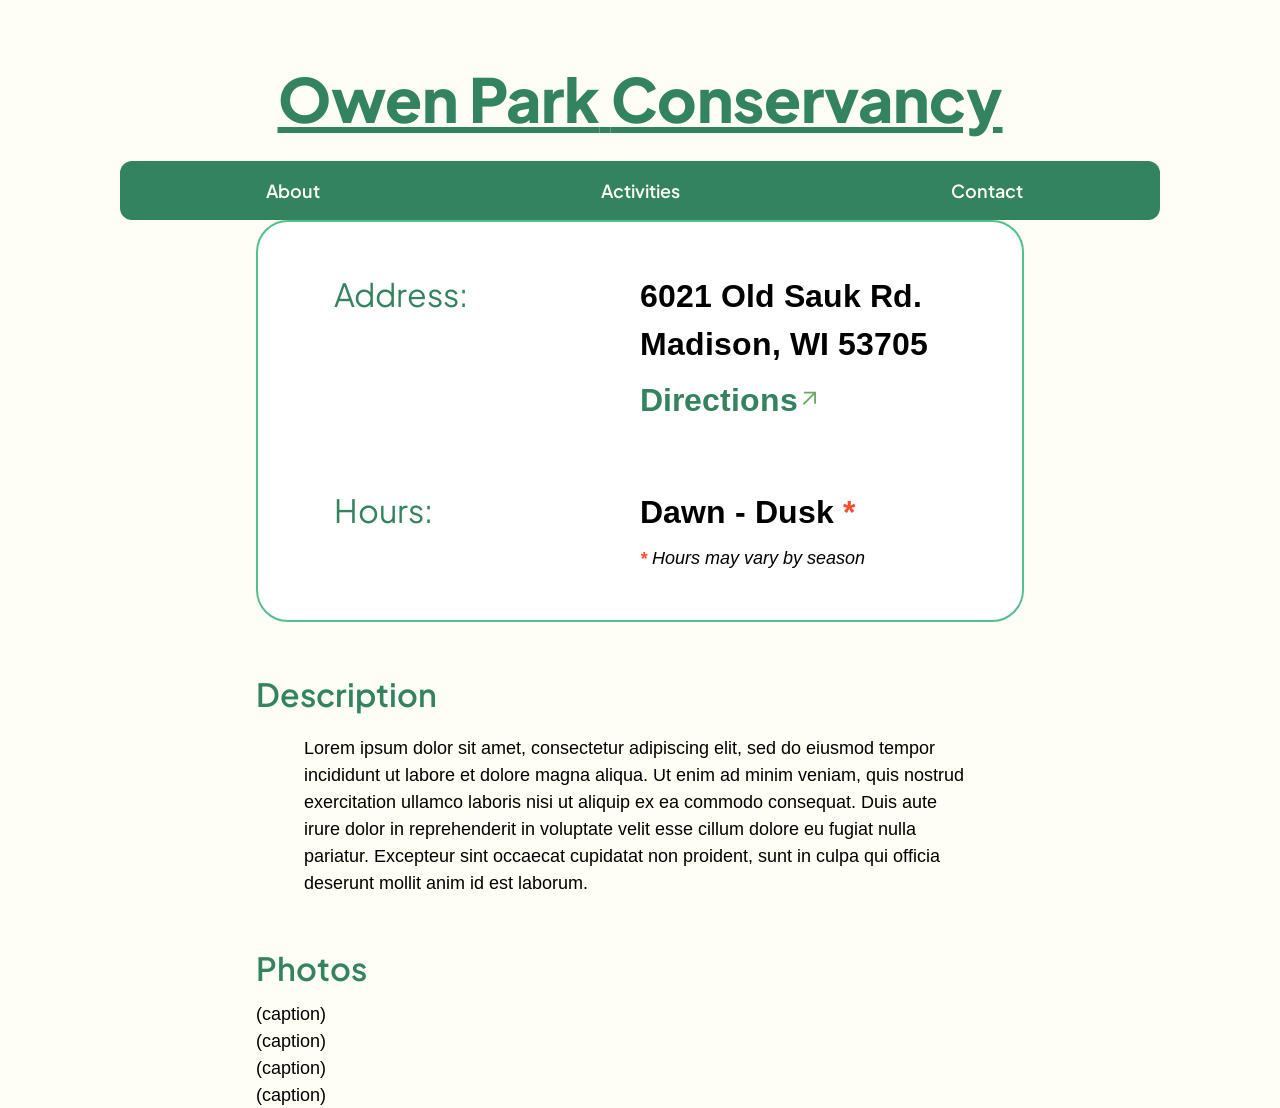
==== commit ce48acb1: "add background behind key-info Added background to key-info, will change color later but at least it" ====
--- a/index.html
+++ b/index.html
@@ -22,7 +22,7 @@
         <!-- <img src="./assets/images+icons/trail-winding.jpg" alt="(not complete)"> -->
     </header>
     <main>
-        <div class="key-parent">
+        <div class="key-parent home-page">
             <section class="key-container">
                 <h2 class="key-header">Address:</h2>
                 <div class="key-content address">
--- a/assets/styles.css
+++ b/assets/styles.css
@@ -10,48 +10,48 @@
   */
 
   html, body, div, span, applet, object, iframe,
-  h1, h2, h3, h4, h5, h6, p, blockquote, pre,
-  a, abbr, acronym, address, big, cite, code,
-  del, dfn, em, img, ins, kbd, q, s, samp,
-  small, strike, strong, sub, sup, tt, var,
-  b, u, i, center,
-  dl, dt, dd, ol, ul, li,
-  fieldset, form, label, legend,
-  table, caption, tbody, tfoot, thead, tr, th, td,
-  article, aside, canvas, details, embed, 
-  figure, figcaption, footer, header, hgroup, 
-  menu, nav, output, ruby, section, summary,
-  time, mark, audio, video {
-  	margin: 0;
+h1, h2, h3, h4, h5, h6, p, blockquote, pre,
+a, abbr, acronym, address, big, cite, code,
+del, dfn, em, img, ins, kbd, q, s, samp,
+small, strike, strong, sub, sup, tt, var,
+b, u, i, center,
+dl, dt, dd, ol, ul, li,
+fieldset, form, label, legend,
+table, caption, tbody, tfoot, thead, tr, th, td,
+article, aside, canvas, details, embed, 
+figure, figcaption, footer, header, hgroup, 
+menu, nav, output, ruby, section, summary,
+time, mark, audio, video {
+	margin: 0;
 	padding: 0;
-  	border: 0;
-    font-size: 100%;
-    font: inherit;
-    vertical-align: baseline;
-  }
-  /* HTML5 display-role reset for older browsers */
-  article, aside, details, figcaption, figure, 
-  footer, header, hgroup, menu, nav, section {
+	border: 0;
+	font-size: 100%;
+	font: inherit;
+	vertical-align: baseline;
+}
+/* HTML5 display-role reset for older browsers */
+article, aside, details, figcaption, figure, 
+footer, header, hgroup, menu, nav, section {
 	display: block;
-  }
-  body {
+}
+body {
 	line-height: 1;
-  }
-  ol, ul {
-    list-style: none;
-  }
-  blockquote, q {
+}
+ol, ul {
+	list-style: none;
+}
+blockquote, q {
 	quotes: none;
-  }
-  blockquote:before, blockquote:after,
-  q:before, q:after {
+}
+blockquote:before, blockquote:after,
+q:before, q:after {
 	content: '';
 	content: none;
-  }
-  table {
+}
+table {
 	border-collapse: collapse;
 	border-spacing: 0;
-  }
+}
 
   *,
   *::before,
@@ -107,7 +107,9 @@
     max-width: 100%;
   }
 
-  h1, h2, h3 {
+  h1,
+  h2,
+  h3 {
     font-family: var(--headers-font);
     margin-block: 1rem;
   }
@@ -129,22 +131,27 @@
     line-height: 1.125;
     margin-block-end: clamp(var(--size-100) + 1vw, 2vw, var(--size-200));
   }
+
   .title {
     display: block;
     text-align: left;
   }
+
   @media (min-width: 360px) {
     h1 {
       font-size: var(--size-400);
     }
+
     .title {
       text-align: center;
     }
   }
+
   @media (min-width: 53rem) {
     .title {
       display: inline;
     }
+
     h1 {
       margin-block-start: calc(var(--size-400) + var(--size-100));
       font-size: clamp(var(--size-400), var(--size-400) + 1vw, var(--size-500));
@@ -178,6 +185,7 @@
     font-weight: var(--medium-weight);
     font-family: var(--headers-font);
   }
+
   /* TO-DO: round edges of about and contact when highlighted */
   nav a {
     color: var(--ivory);
@@ -185,39 +193,47 @@
 }
 
 @layer layout {
+
   /* Add page-level layout and composition classes here. */
   /* Does it place major regions of the page, ie header, main grid, footer, etc */
   header,
   main {
     margin-inline: auto;
   }
+
   header {
     text-align: center;
     width: min(100%, 70% + 12rem, 65rem);
   }
+
   main {
     width: min(100%, 70% + 9rem, 48rem);
   }
-  
+
   nav ul {
     display: flex;
     flex-wrap: wrap;
     justify-content: space-around;
     align-items: center;
   }
+
   nav li {
     flex: 1;
     padding-block: var(--size-100);
     /* padding-inline: calc(var(--size-50) + 3vw); */
   }
+
   @media (min-width: 360px) {
     nav ul {
-      flex-wrap:nowrap;
-    }
+      flex-wrap: nowrap;
+    }
+
     nav li {
       padding: var(--size-100);
     }
   }
+
+  /* about images, grid */
 }
 
 @layer components {
@@ -232,41 +248,51 @@
     padding: var(--size-100);
     margin: 1rem;
   }
-  h3, 
+
+  h3,
   .card p {
     margin-inline-start: var(--size-50);
   }
+
   .info {
     display: block;
     text-align: center;
     line-height: 2.5rem;
   }
+
   @media (min-width: 24rem) {
     .info {
       display: inline;
       text-align: right;
     }
+  }
+
   @media (min-width: 38rem) {
     .card {
       display: grid;
       grid-template-columns: repeat(2, 1fr);
       align-items: center;
     }
+
     h3 {
       margin-inline-start: var(--size-100);
     }
+
     .card p {
       margin-inline-end: var(--size-50);
     }
   }
+
   @media (min-width: 53rem) {
     .card-container {
       display: flex;
     }
+
     .card {
       display: block;
       flex: 1;
     }
+
     h3 {
       margin-inline-start: var(--size-50);
     }
@@ -277,19 +303,21 @@
   /* If I end up adding a background behind important info:
      Issue is, the content isn't aligned down the center
   */
-  /* .key-parent {
+  .key-parent {
+    --rate-slow: calc(1rem + (100% - 20rem) * 0.20);
+    --rate-fast: calc(var(--rate-slow) + (100% - 30rem) * 0.5);
+    --gutter: min(
+      var(--size-500),
+      max(var(--rate-slow), var(--rate-fast))
+    );
+    padding-inline-start: var(--gutter);
+    
     background-color: white;
     border: 2px solid var(--highlight-text-green);
     border-radius: 2rem;
     padding-block-end: var(--size-300);
-    padding-inline: 1.5rem;
-  } 
+  }
   .key-container {
-      width: clamp(20rem, 65% + 12rem, 36rem);
-  }*/
-  .key-container {
-    width: clamp(20rem, 70% + 10rem, 36rem);
-    margin-inline: auto;
     margin-block-start: var(--size-400);
     margin-block-end: var(--size-50);
   }
@@ -312,20 +340,50 @@
     font-size: 1.125rem;
     font-weight: var(--light-weight);
   }
-  @media (min-width: 42rem) {
+  @media (min-width: 46rem) {
+    .key-header {
+      grid-area: hd;
+    }
+    .address,
+    .hours {
+      grid-area: item;
+    }
+    .home-page.key-parent {
+      padding-inline-start: 0;
+    }
+    .home-page .key-container {
+      display: grid;
+      grid-template-columns: repeat(10, 1fr);
+      align-items: baseline;
+      grid-template-areas:
+        ". hd hd hd hd item item item item item"
+    }
+    .home-page .key-container h2 {
+      margin: 0;
+    }
+  }
+
+  @media (min-width: 49rem) {
+    .contact {
+      grid-area: item;
+    }
+    .contact-page.key-parent {
+      padding-inline-start: 0;
+    }
+    .contact-page .key-container {
+      display: grid;
+      grid-template-columns: repeat(10, 1fr);
+      align-items: baseline;
+      grid-template-areas:
+        ". hd hd hd hd item item item item item"
+    }
     .key-container h2 {
       margin: 0;
     }
-    .key-container {
-      display: grid;
-      grid-template-columns: [title-start] 5fr [content-start] 5fr;
-      grid-template-rows: auto auto;
-      align-items: baseline;
-    }
     .contact {
       justify-self: flex-end;
-    }
-  }
+      padding-inline-end: var(--size-400);
+    }
 
   .required {
     color: var(--important-red);
@@ -338,13 +396,14 @@
 }
 
 @layer states {
+
   /* hover, etc */
   a:link,
   a:visited {
     color: var(--base-green);
   }
 
-  h1 a:hover, 
+  h1 a:hover,
   h1 a:focus,
   h2 a:hover,
   h2 a:focus,
@@ -358,11 +417,11 @@
   a:active,
   a:hover,
   a:focus {
-    font-weight: var(--heavy-weight); 
-    text-decoration: underline; 
-  }
-
-  nav a:link, 
+    font-weight: var(--heavy-weight);
+    text-decoration: underline;
+  }
+
+  nav a:link,
   nav a:visited {
     color: var(--ivory);
   }
@@ -386,12 +445,12 @@
 }
 
 @layer overrides {
+
   /* Keep this layer small. Use it only for intentional exceptions. */
   a:active {
     color: var(--important-red);
   }
 }
 
-@media print {
-  /* Add print improvements here. */
-}+/* @media print { }  */
+/* Add print improvements here. */
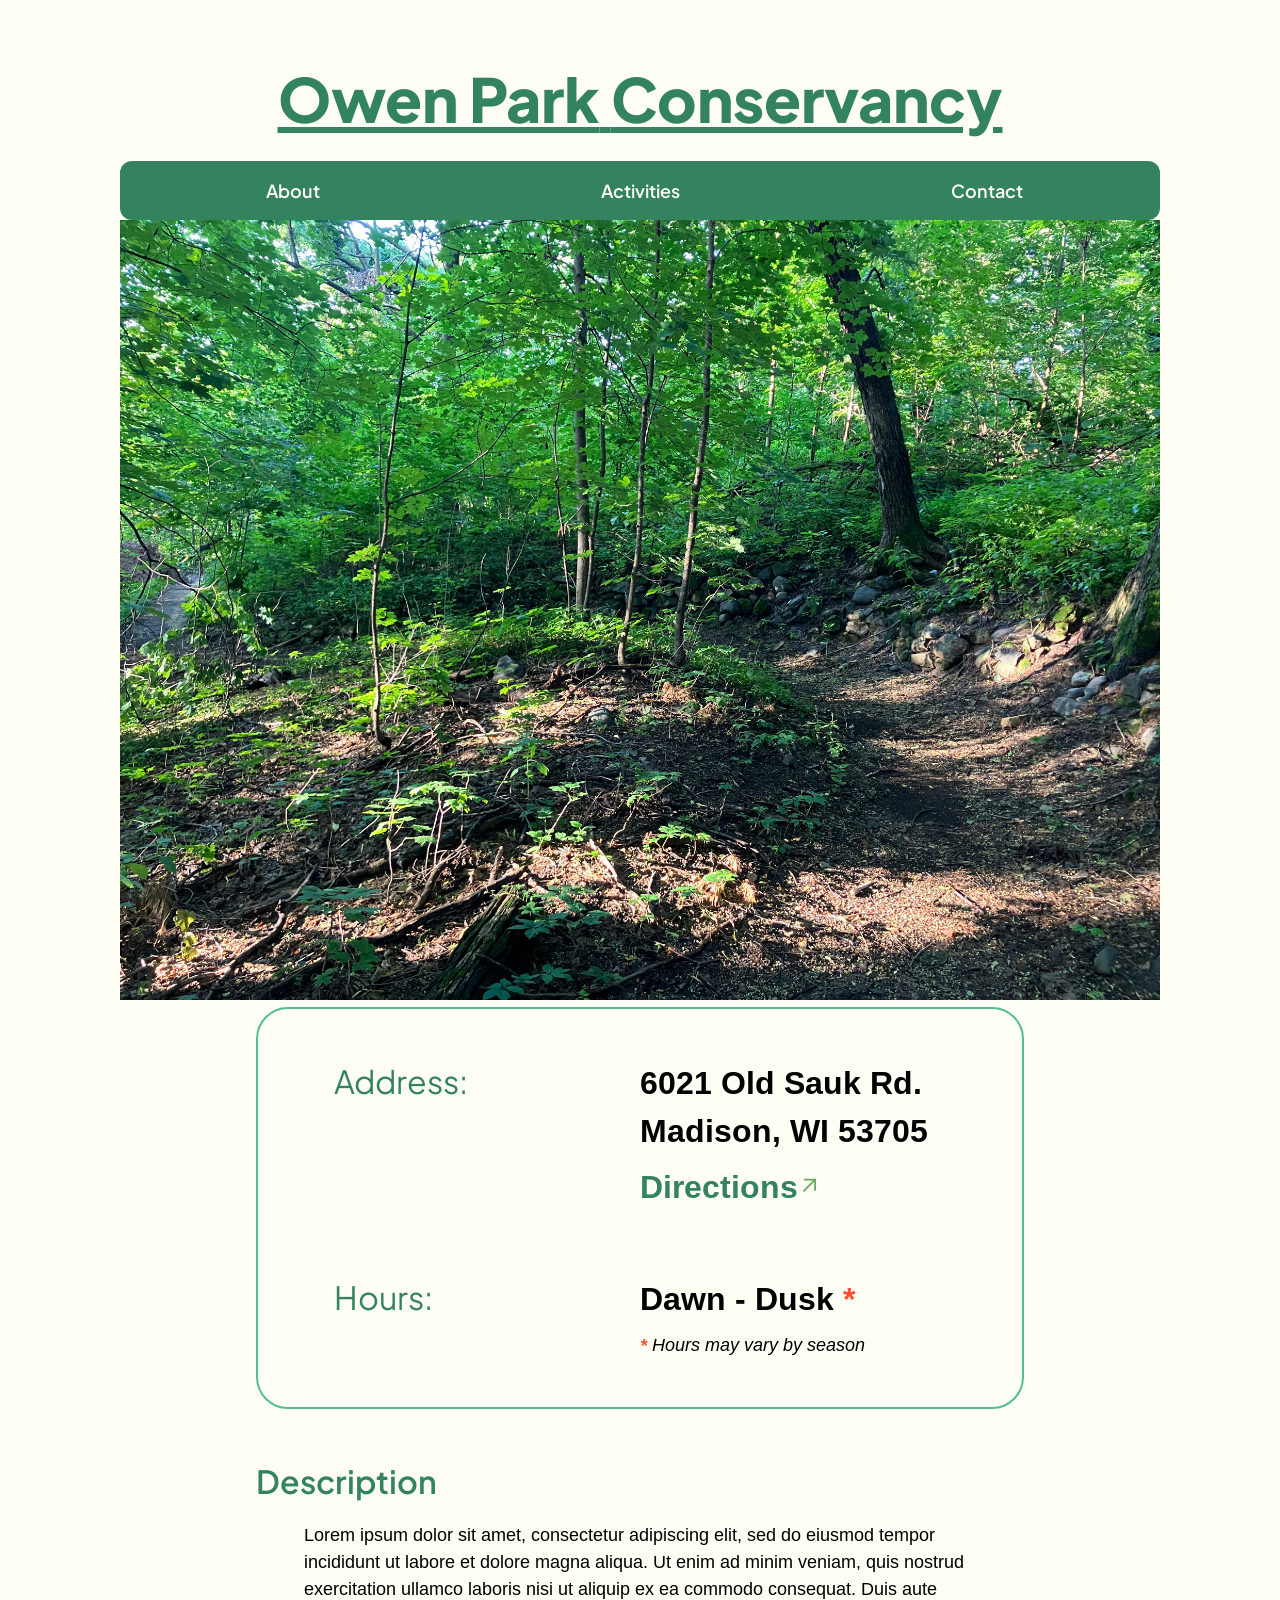
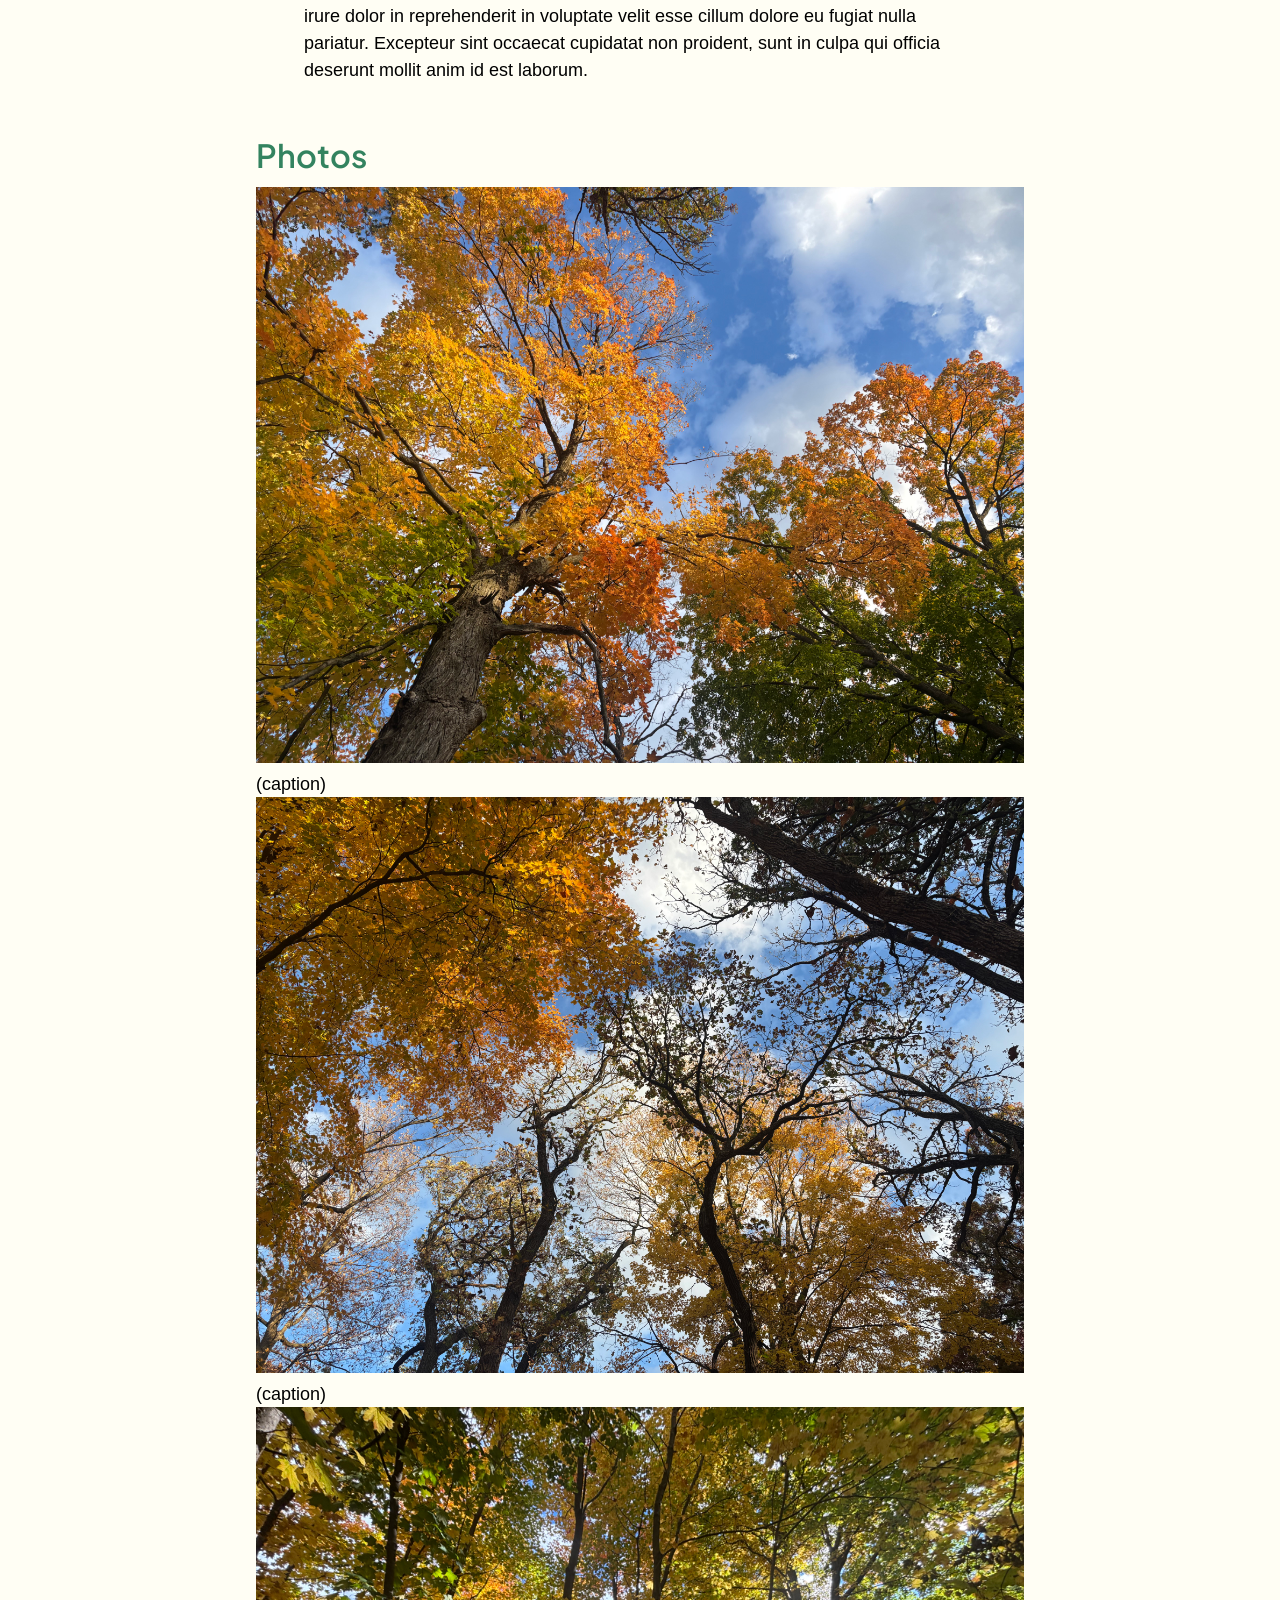
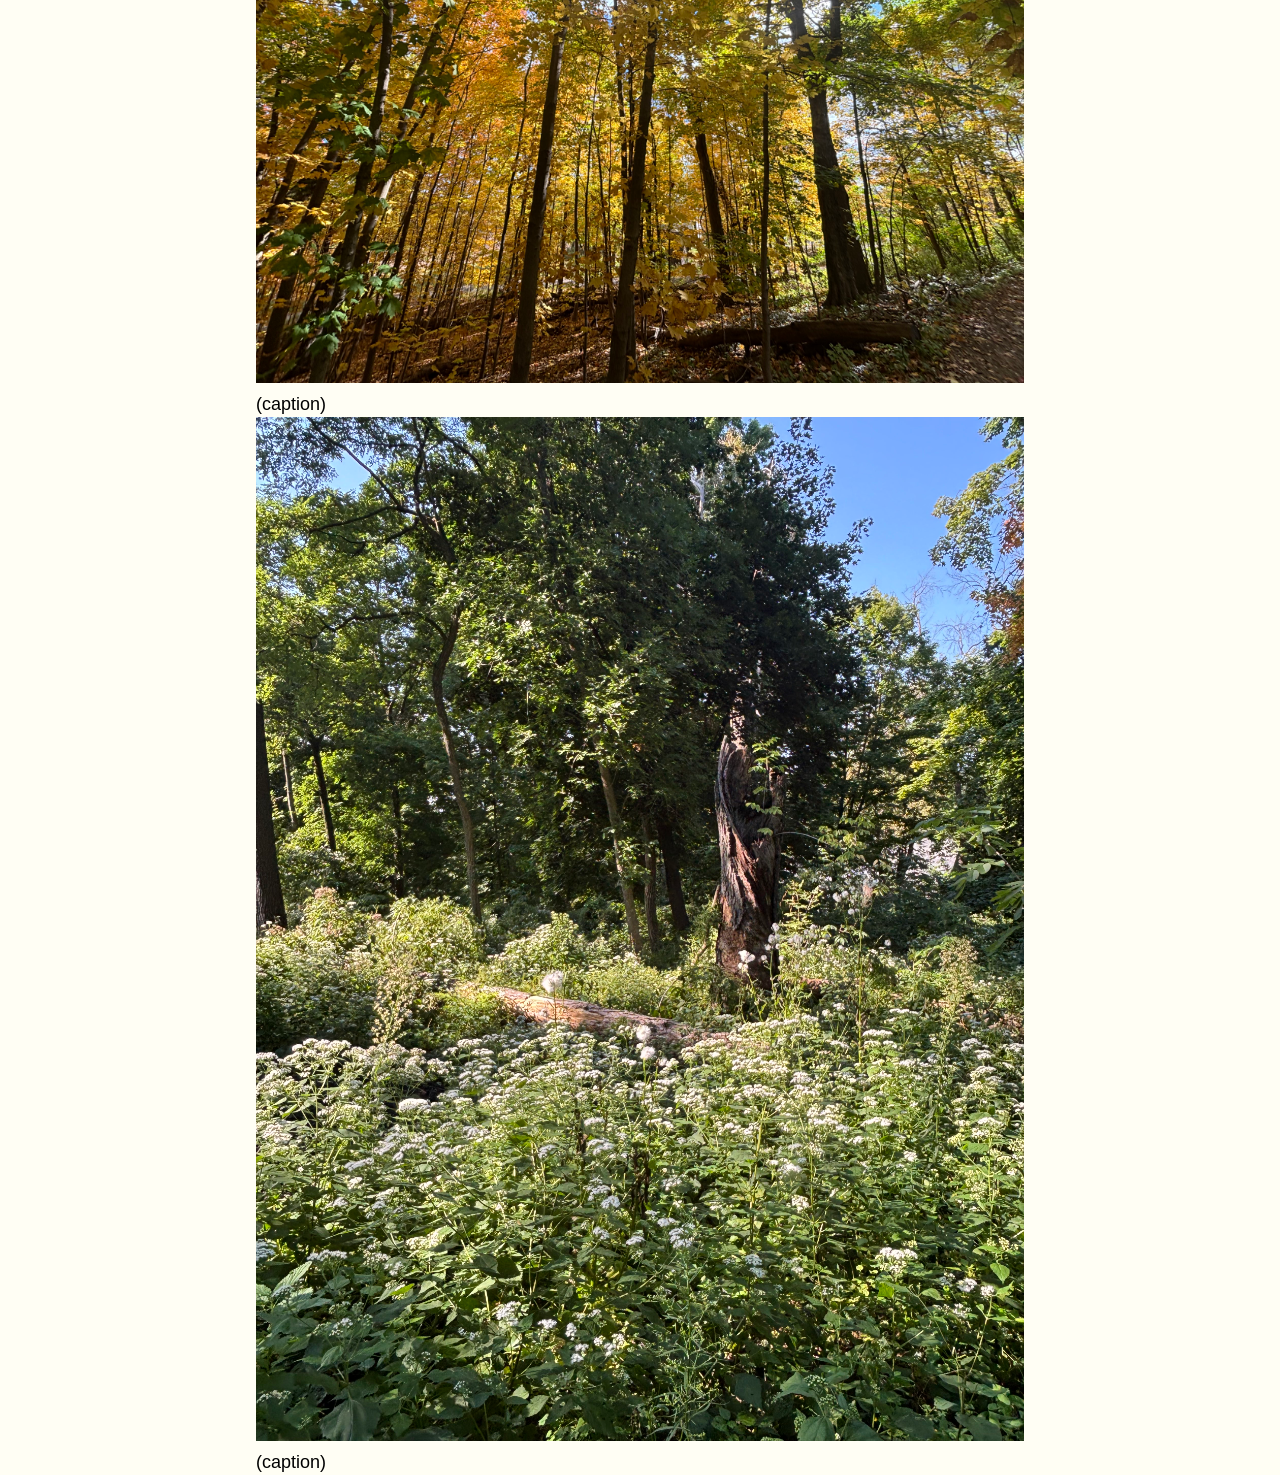
==== commit 1e444bd2: "Update font weights and stack To what's actually being used. Need to switch from "import" to the "wo" ====
--- a/index.html
+++ b/index.html
@@ -19,7 +19,7 @@
             </ul>
         </nav>
         <!--  TO DO: add image -->
-        <!-- <img src="./assets/images+icons/trail-winding.jpg" alt="(not complete)"> -->
+        <img src="./assets/images+icons/trail-winding.jpg" alt="(not complete)">
     </header>
     <main>
         <div class="key-parent home-page">
@@ -65,22 +65,22 @@
             <h2>Photos</h2>
             <figure>
                 <!-- TO DO: finish alt, caption, sizing -->
-                <!-- <img src="./assets/images+icons/autumn-the-canopy-1.jpg" alt="(not complete)"> -->
+                <img src="./assets/images+icons/autumn-the-canopy-1.jpg" alt="(not complete)">
                 <figcaption>(caption)</figcaption>
             </figure>
             <figure>
                 <!-- TO DO: finish alt, caption, sizing -->
-                <!-- <img src="./assets/images+icons/autumn-the-canopy-2.jpg" alt="(not complete)"> -->
+                <img src="./assets/images+icons/autumn-the-canopy-2.jpg" alt="(not complete)">
                 <figcaption>(caption)</figcaption>
             </figure>
             <figure>
                 <!-- TO DO: finish alt, caption, sizing -->
-                <!-- <img src="./assets/images+icons/autumn-under-the-canopy.jpg" alt="(not complete)"> -->
+                <img src="./assets/images+icons/autumn-under-the-canopy.jpg" alt="(not complete)">
                 <figcaption>(caption)</figcaption>
             </figure>
             <figure>
                 <!-- TO DO: finish alt, caption, sizing -->
-                <!-- <img src="./assets/images+icons/trail-with-plants-foreground.jpg" alt="(not complete)"> -->
+                <img src="./assets/images+icons/trail-with-plants-foreground.jpg" alt="(not complete)">
                 <figcaption>(caption)</figcaption>
             </figure>
         </section>
--- a/assets/styles.css
+++ b/assets/styles.css
@@ -75,10 +75,10 @@
 
     --light-weight: 400;
     --medium-weight: 600;
-    --heavy-weight: 900;
-
-    --headers-font: "Plus Jakarta Sans", Ubuntu, 'Open Sans', 'Helvetica Neue', sans-serif;
-    --content-font: "Arimo", Roboto, 'Open Sans', 'Helvetica Neue', sans-serif;
+    --heavy-weight: 800;
+
+    --headers-font: "Plus Jakarta Sans", 'Open Sans', 'Helvetica', sans-serif;
+    --content-font: "Arimo", 'Open Sans', 'Helvetica', sans-serif;
 
     --size-50: 0.5rem;
     --size-100: 1rem;
@@ -200,12 +200,10 @@
   main {
     margin-inline: auto;
   }
-
   header {
     text-align: center;
     width: min(100%, 70% + 12rem, 65rem);
   }
-
   main {
     width: min(100%, 70% + 9rem, 48rem);
   }
@@ -304,53 +302,63 @@
      Issue is, the content isn't aligned down the center
   */
   .key-parent {
+    /* AI suggested, will redo */
     --rate-slow: calc(1rem + (100% - 20rem) * 0.20);
     --rate-fast: calc(var(--rate-slow) + (100% - 30rem) * 0.5);
-    --gutter: min(
-      var(--size-500),
-      max(var(--rate-slow), var(--rate-fast))
-    );
+    --gutter: min(var(--size-500),
+        max(var(--rate-slow), var(--rate-fast)));
     padding-inline-start: var(--gutter);
-    
-    background-color: white;
+
+    /* background-color: white; */
     border: 2px solid var(--highlight-text-green);
     border-radius: 2rem;
     padding-block-end: var(--size-300);
   }
+
   .key-container {
     margin-block-start: var(--size-400);
     margin-block-end: var(--size-50);
   }
+
   .key-header {
     font-weight: var(--light-weight);
   }
+
   .key-content {
     font-size: var(--size-300);
     font-weight: var(--medium-weight);
   }
+
   .key-content.address {
     inline-size: max-content;
   }
+
   .key-container p {
     margin-block: var(--size-50);
     margin-inline-start: 0;
   }
+
   .note {
     font-style: italic;
     font-size: 1.125rem;
     font-weight: var(--light-weight);
   }
+
+  /* home page */
   @media (min-width: 46rem) {
     .key-header {
       grid-area: hd;
     }
+
     .address,
     .hours {
       grid-area: item;
     }
+
     .home-page.key-parent {
       padding-inline-start: 0;
     }
+
     .home-page .key-container {
       display: grid;
       grid-template-columns: repeat(10, 1fr);
@@ -358,18 +366,22 @@
       grid-template-areas:
         ". hd hd hd hd item item item item item"
     }
+
     .home-page .key-container h2 {
       margin: 0;
     }
   }
 
+  /* contact page */
   @media (min-width: 49rem) {
     .contact {
       grid-area: item;
     }
+
     .contact-page.key-parent {
       padding-inline-start: 0;
     }
+
     .contact-page .key-container {
       display: grid;
       grid-template-columns: repeat(10, 1fr);
@@ -377,21 +389,24 @@
       grid-template-areas:
         ". hd hd hd hd item item item item item"
     }
+
     .key-container h2 {
       margin: 0;
     }
+
     .contact {
       justify-self: flex-end;
       padding-inline-end: var(--size-400);
     }
 
-  .required {
-    color: var(--important-red);
-    font-weight: var(--medium-weight);
-  }
-
-  form {
-    margin-block: var(--size-50);
+    .required {
+      color: var(--important-red);
+      font-weight: var(--medium-weight);
+    }
+
+    form {
+      margin-block: var(--size-50);
+    }
   }
 }
 
@@ -452,5 +467,6 @@
   }
 }
 
+
 /* @media print { }  */
 /* Add print improvements here. */
